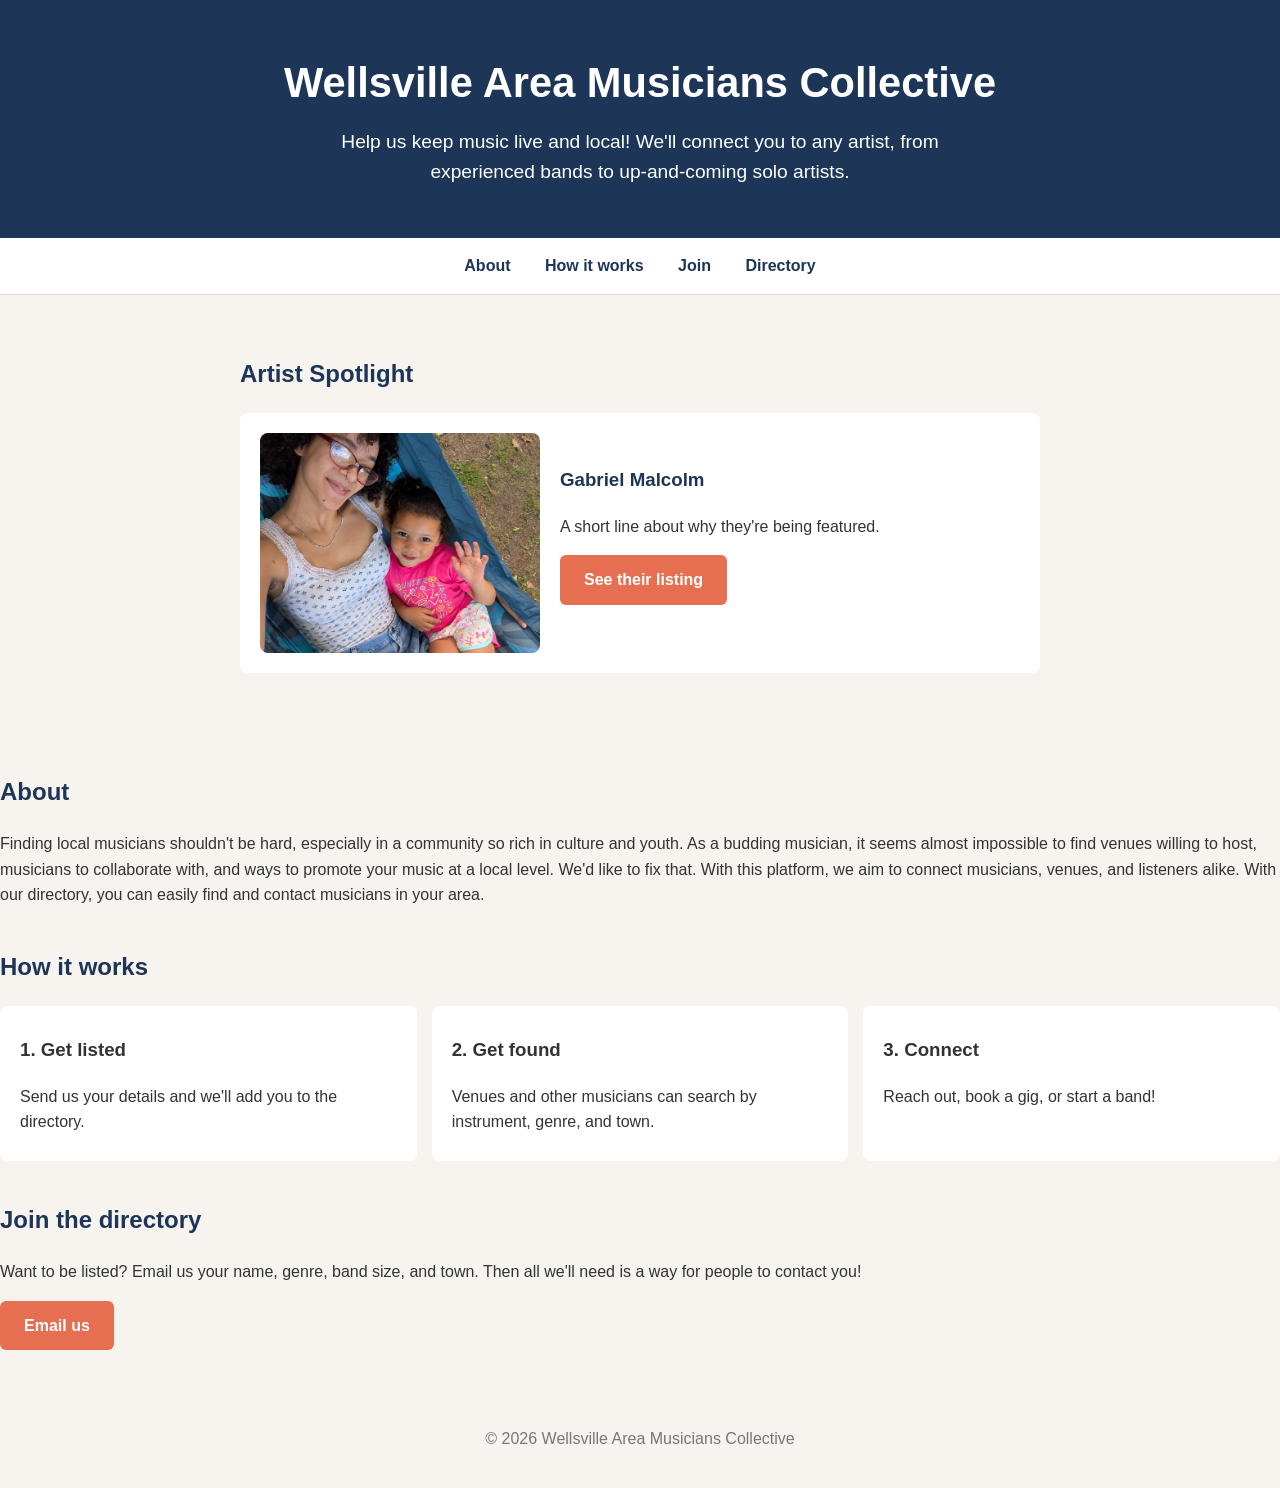
==== index.html @ 3715461b "adding spotlight pic" ====
<!DOCTYPE html>
<html lang="en">
<head>
  <meta charset="UTF-8">
  <meta name="viewport" content="width=device-width, initial-scale=1">
  <title>Wellsville Area Musicians Collective</title>
  <link rel="stylesheet" href="style.css">
</head>
<body>

  <header class="hero">
    <h1>Wellsville Area Musicians Collective</h1>
    <p class="tagline">Help us keep music live and local! We'll connect you to any artist, from experienced bands to up-and-coming solo artists.</p>
  </header>

  <nav>
    <a href="#about">About</a>
    <a href="#how">How it works</a>
    <a href="#join">Join</a>
     <a href="directory.html">Directory</a>
  </nav>

  <main>
   <section id="spotlight">
      <h2>Artist Spotlight</h2>
      <div class="spotlight">
        <img src="gabe.spotlight.jpeg" alt="Photo of Gabriel Malcolm">
        <div class="spotlight-text">
          <h3>Gabriel Malcolm</h3>
          <p>A short line about why they're being featured.</p>
          <p><a class="button" href="directory.html#Gabriel-Malcolm">See their listing</a></p>
        </div>
      </div>
    </section>
  
  </main>
    <section id="about">
      <h2>About</h2>
      <p>Finding local musicians shouldn't be hard, especially in a community so rich in culture and youth. As a budding musician, it seems almost impossible to find venues willing to host, musicians to collaborate with, and ways to promote your music at a local level. We'd like to fix that. With this platform, we aim to connect musicians, venues, and listeners alike. With our directory, you can easily find and contact musicians in your area.</p>
    </section>

    <section id="how">
      <h2>How it works</h2>
      <div class="cards">
        <div class="card">
          <h3>1. Get listed</h3>
          <p>Send us your details and we'll add you to the directory.</p>
        </div>
        <div class="card">
          <h3>2. Get found</h3>
          <p>Venues and other musicians can search by instrument, genre, and town.</p>
        </div>
        <div class="card">
          <h3>3. Connect</h3>
          <p>Reach out, book a gig, or start a band!</p>
        </div>
      </div>
    </section>

    <section id="join">
      <h2>Join the directory</h2>
      <p>Want to be listed? Email us your name, genre, band size, and town. Then all we'll need is a way for people to contact you!</p>
      <p><a class="button" href="mailto:support@wamusicians.org">Email us</a></p>
    </section>


  <footer>
    <p>&copy; 2026 Wellsville Area Musicians Collective</p>
  </footer>

</body>
</html>
---- style.css ----
html {
  scroll-behavior: smooth;
}

body {
  margin: 0;
  font-family: Arial, sans-serif;
  background: #f7f4ef;
  color: #333;
  line-height: 1.6;
}

.hero {
  background: #1d3557;
  color: white;
  text-align: center;
  padding: 50px 20px;
}

.hero h1 {
  margin: 0 0 10px;
  font-size: 2.6em;
  color: white;
}

.tagline {
  font-size: 1.2em;
  max-width: 600px;
  margin: 0 auto;
}

nav {
  background: white;
  text-align: center;
  padding: 15px;
  border-bottom: 1px solid #ddd;
}

nav a {
  margin: 0 15px;
  color: #1d3557;
  text-decoration: none;
  font-weight: bold;
}

nav a:hover {
  color: #db1b0d;
}

main {
  max-width: 800px;
  margin: 0 auto;
  padding: 20px;
}

section {
  margin: 40px 0;
}

h2 {
  color: #1d3557;
}

.cards {
  display: flex;
  gap: 15px;
  flex-wrap: wrap;
}

.card {
  flex: 1;
  min-width: 200px;
  background: white;
  padding: 10px 20px;
  border-radius: 8px;
}

.button {
  display: inline-block;
  background: #e76f51;
  color: white;
  padding: 12px 24px;
  border-radius: 6px;
  text-decoration: none;
  font-weight: bold;
}

.button:hover {
  background: #d65a3c;
}

.musician {
  background: white;
  padding: 10px 20px;
  margin-bottom: 15px;
  border-radius: 8px;
}

footer {
  text-align: center;
  padding: 20px;
  color: #777;
}.hero.small {
  padding: 40px 20px;
}

.filters {
  display: flex;
  flex-wrap: wrap;
  gap: 15px;
  align-items: flex-end;
  background: white;
  padding: 15px 20px;
  border-radius: 8px;
}

.filters label {
  display: flex;
  flex-direction: column;
  font-size: 0.9em;
  font-weight: bold;
  color: #1d3557;
}

.filters select {
  margin-top: 5px;
  padding: 8px;
  font-size: 1em;
}

.filters button {
  padding: 9px 16px;
  font-size: 1em;
  background: #1d3557;
  color: white;
  border: none;
  border-radius: 6px;
  cursor: pointer;
}

.tag {
  display: inline-block;
  background: #e76f51;
  color: white;
  font-size: 0.75em;
  padding: 2px 10px;
  border-radius: 10px;
  margin-top: 10px;
}

.musician a {
  color: #1d3557;
  font-weight: bold;
}.spotlight {
  display: flex;
  flex-wrap: wrap;
  gap: 20px;
  align-items: center;
  background: white;
  padding: 20px;
  border-radius: 8px;
}

.spotlight img {
  width: 100%;
  max-width: 280px;
  height: 220px;
  object-fit: cover;
  border-radius: 8px;
}

.spotlight-text {
  flex: 1;
  min-width: 220px;
}

.spotlight-text h3 {
  margin-top: 0;
  color: #1d3557;
}
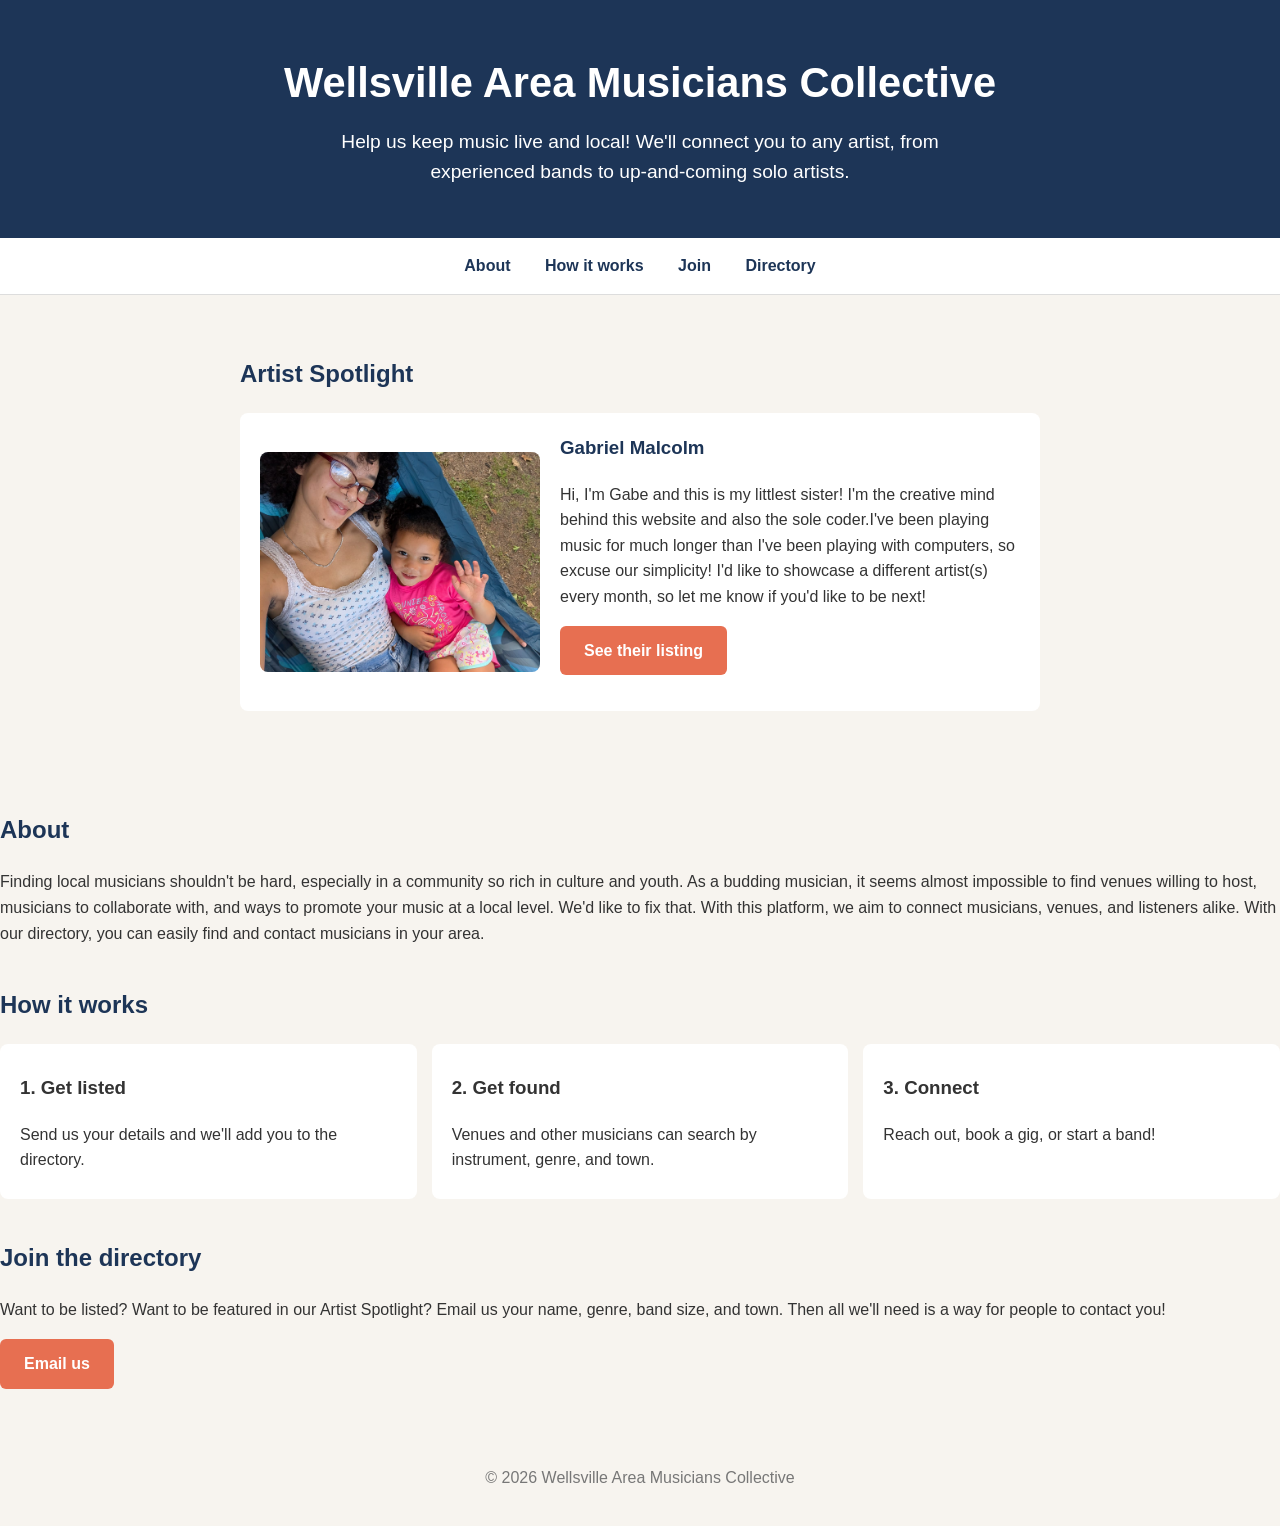
==== commit 929b914d: "gabe spotlight bio" ====
--- a/index.html
+++ b/index.html
@@ -27,7 +27,7 @@
         <img src="gabe.spotlight.jpeg" alt="Photo of Gabriel Malcolm">
         <div class="spotlight-text">
           <h3>Gabriel Malcolm</h3>
-          <p>A short line about why they're being featured.</p>
+          <p>Hi, I'm Gabe and this is my littlest sister! I'm the creative mind behind this website and also the sole coder.I've been playing music for much longer than I've been playing with computers, so excuse our simplicity! I'd like to showcase a different artist(s) every month, so let me know if you'd like to be next! </p>
           <p><a class="button" href="directory.html#Gabriel-Malcolm">See their listing</a></p>
         </div>
       </div>
@@ -59,7 +59,7 @@
 
     <section id="join">
       <h2>Join the directory</h2>
-      <p>Want to be listed? Email us your name, genre, band size, and town. Then all we'll need is a way for people to contact you!</p>
+      <p>Want to be listed? Want to be featured in our Artist Spotlight? Email us your name, genre, band size, and town. Then all we'll need is a way for people to contact you!</p>
       <p><a class="button" href="mailto:support@wamusicians.org">Email us</a></p>
     </section>
 
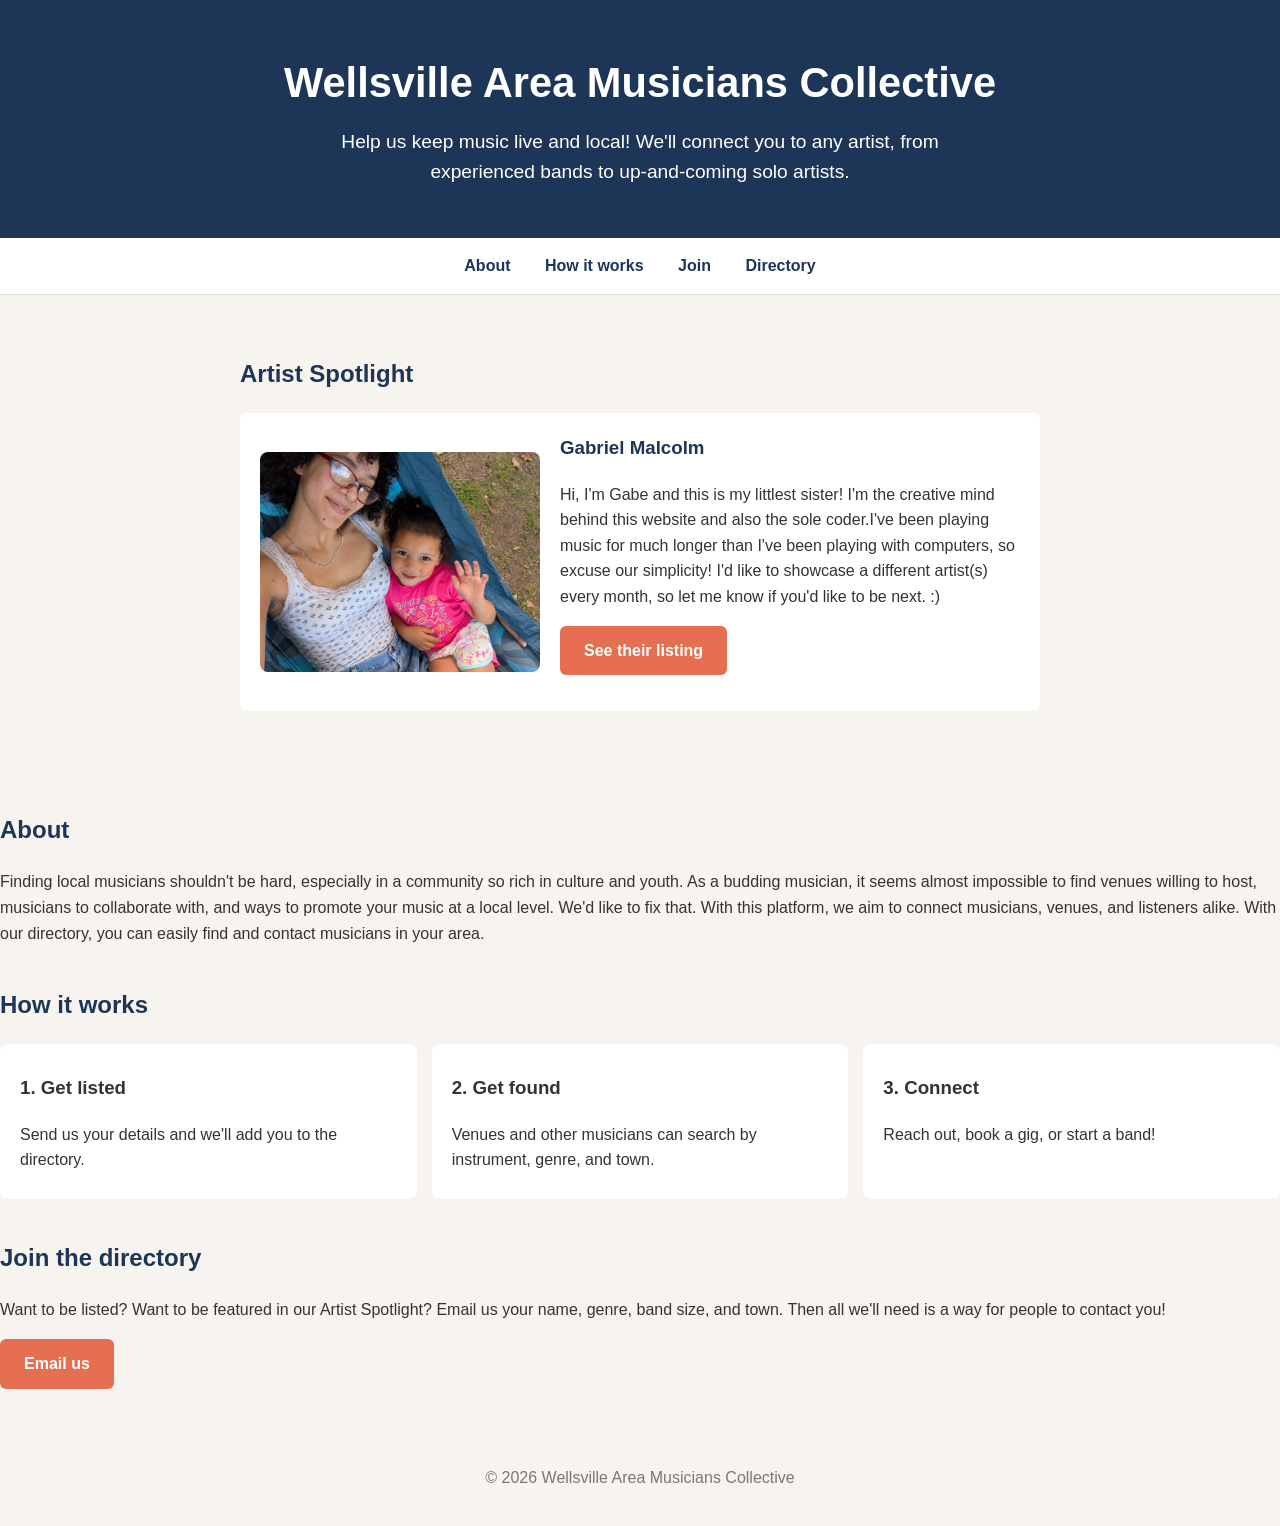
==== commit 1e151724: "smiley face" ====
--- a/index.html
+++ b/index.html
@@ -27,7 +27,7 @@
         <img src="gabe.spotlight.jpeg" alt="Photo of Gabriel Malcolm">
         <div class="spotlight-text">
           <h3>Gabriel Malcolm</h3>
-          <p>Hi, I'm Gabe and this is my littlest sister! I'm the creative mind behind this website and also the sole coder.I've been playing music for much longer than I've been playing with computers, so excuse our simplicity! I'd like to showcase a different artist(s) every month, so let me know if you'd like to be next! </p>
+          <p>Hi, I'm Gabe and this is my littlest sister! I'm the creative mind behind this website and also the sole coder.I've been playing music for much longer than I've been playing with computers, so excuse our simplicity! I'd like to showcase a different artist(s) every month, so let me know if you'd like to be next. :) </p>
           <p><a class="button" href="directory.html#Gabriel-Malcolm">See their listing</a></p>
         </div>
       </div>
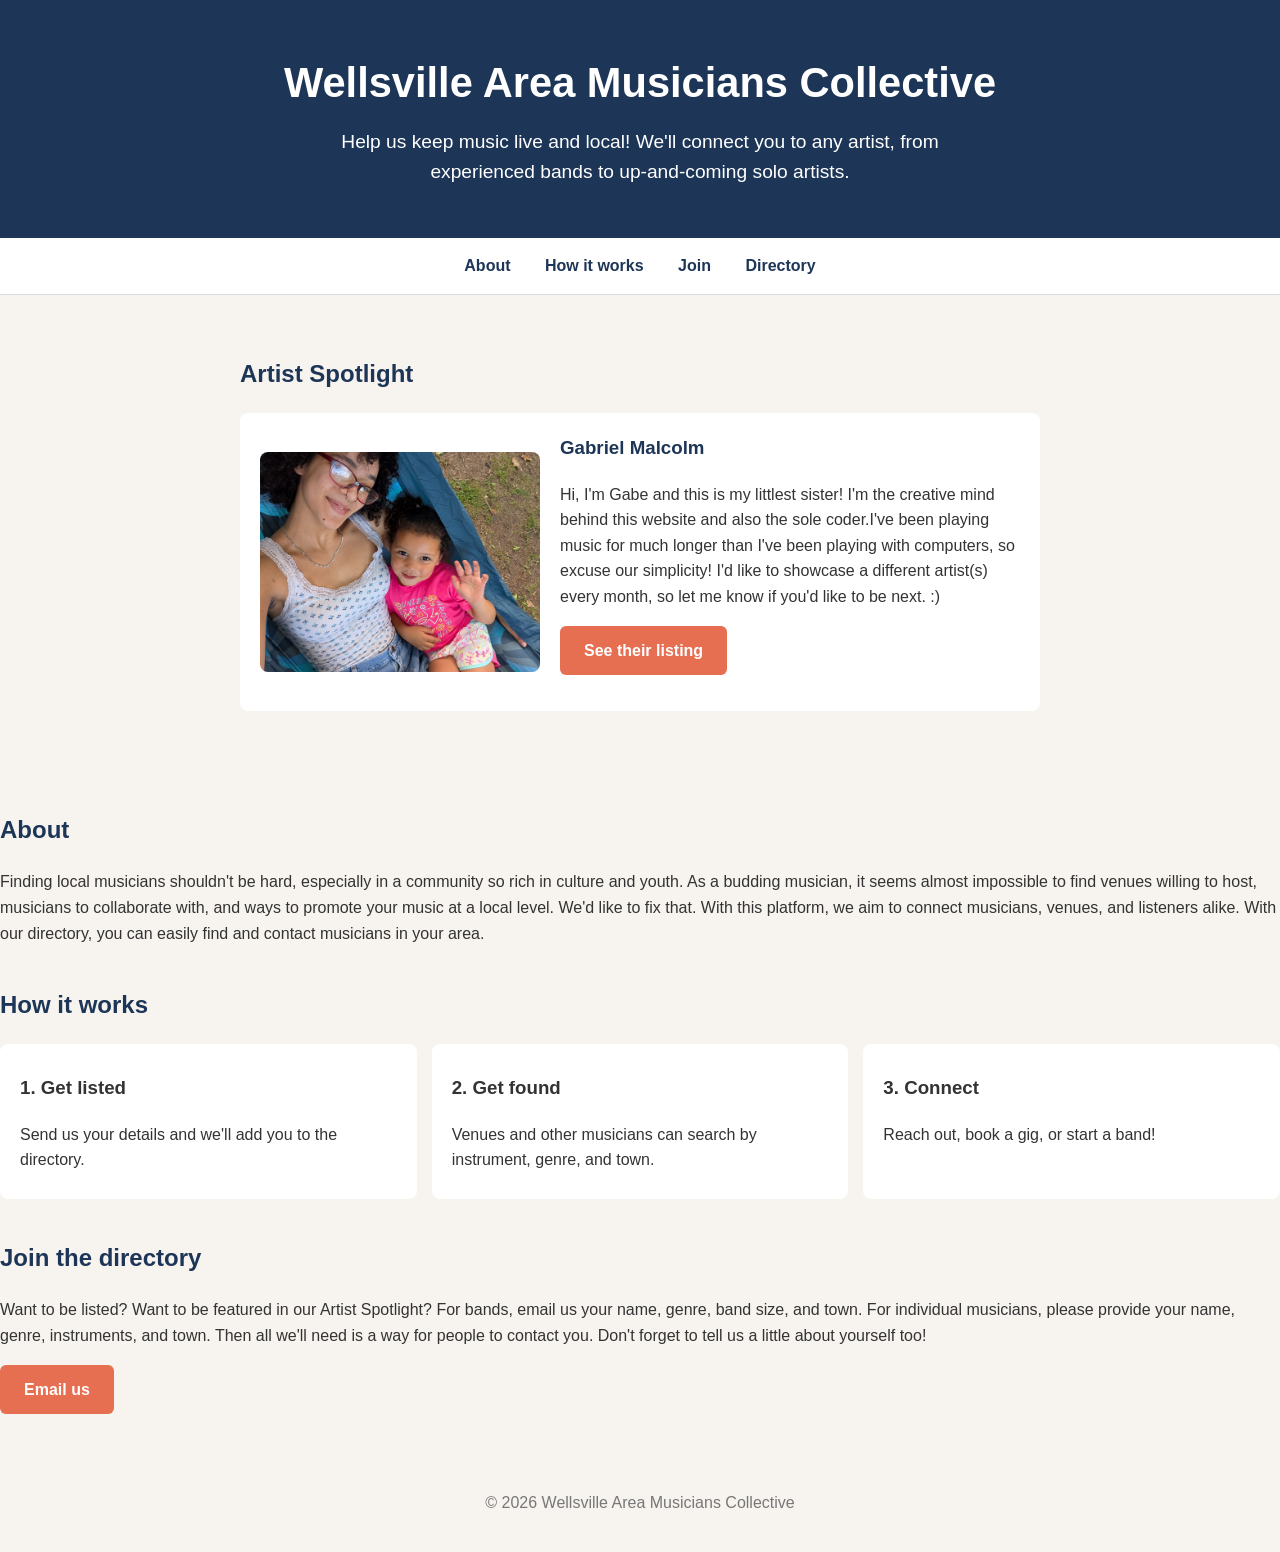
==== commit 9de7d758: "updating the joining stuff" ====
--- a/index.html
+++ b/index.html
@@ -59,7 +59,7 @@
 
     <section id="join">
       <h2>Join the directory</h2>
-      <p>Want to be listed? Want to be featured in our Artist Spotlight? Email us your name, genre, band size, and town. Then all we'll need is a way for people to contact you!</p>
+      <p>Want to be listed? Want to be featured in our Artist Spotlight? For bands, email us your name, genre, band size, and town. For individual musicians, please provide your name, genre, instruments, and town. Then all we'll need is a way for people to contact you. Don't forget to tell us a little about yourself too!</p>
       <p><a class="button" href="mailto:support@wamusicians.org">Email us</a></p>
     </section>
 
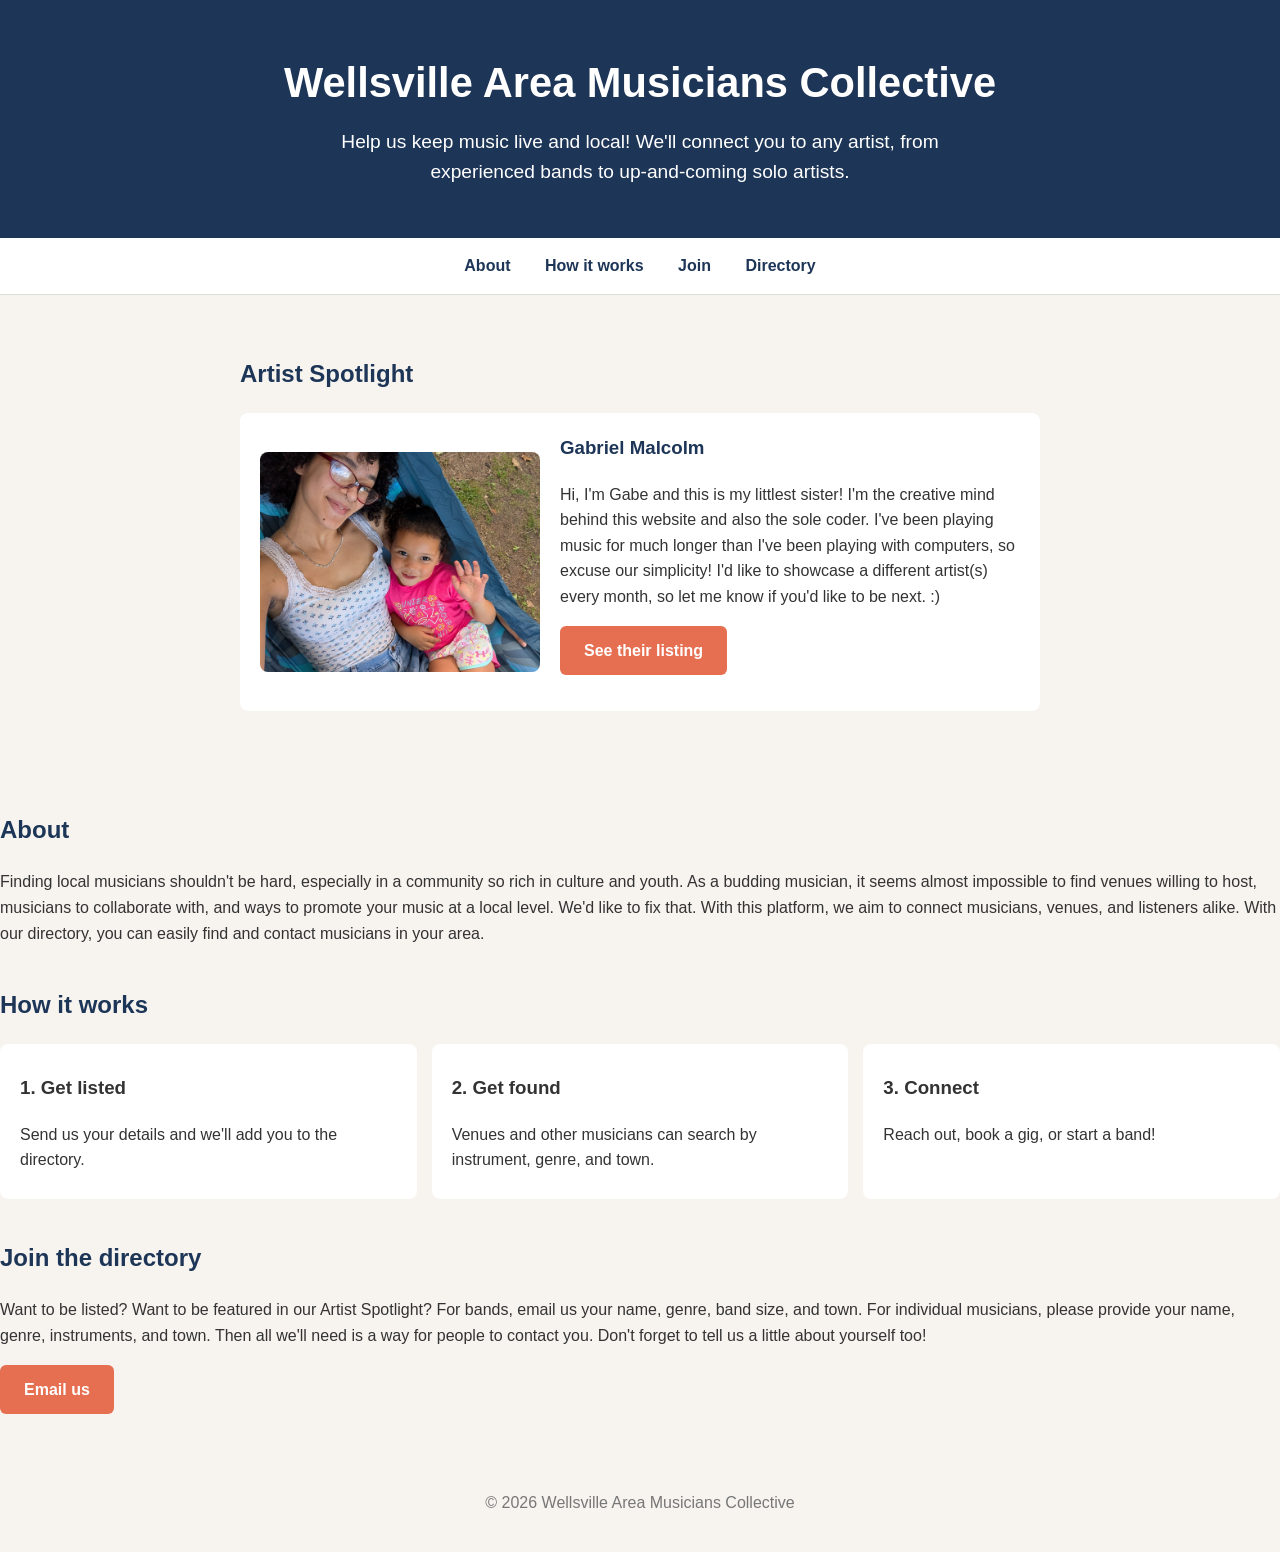
==== commit 937a42a7: "space" ====
--- a/index.html
+++ b/index.html
@@ -27,7 +27,7 @@
         <img src="gabe.spotlight.jpeg" alt="Photo of Gabriel Malcolm">
         <div class="spotlight-text">
           <h3>Gabriel Malcolm</h3>
-          <p>Hi, I'm Gabe and this is my littlest sister! I'm the creative mind behind this website and also the sole coder.I've been playing music for much longer than I've been playing with computers, so excuse our simplicity! I'd like to showcase a different artist(s) every month, so let me know if you'd like to be next. :) </p>
+          <p>Hi, I'm Gabe and this is my littlest sister! I'm the creative mind behind this website and also the sole coder. I've been playing music for much longer than I've been playing with computers, so excuse our simplicity! I'd like to showcase a different artist(s) every month, so let me know if you'd like to be next. :) </p>
           <p><a class="button" href="directory.html#Gabriel-Malcolm">See their listing</a></p>
         </div>
       </div>
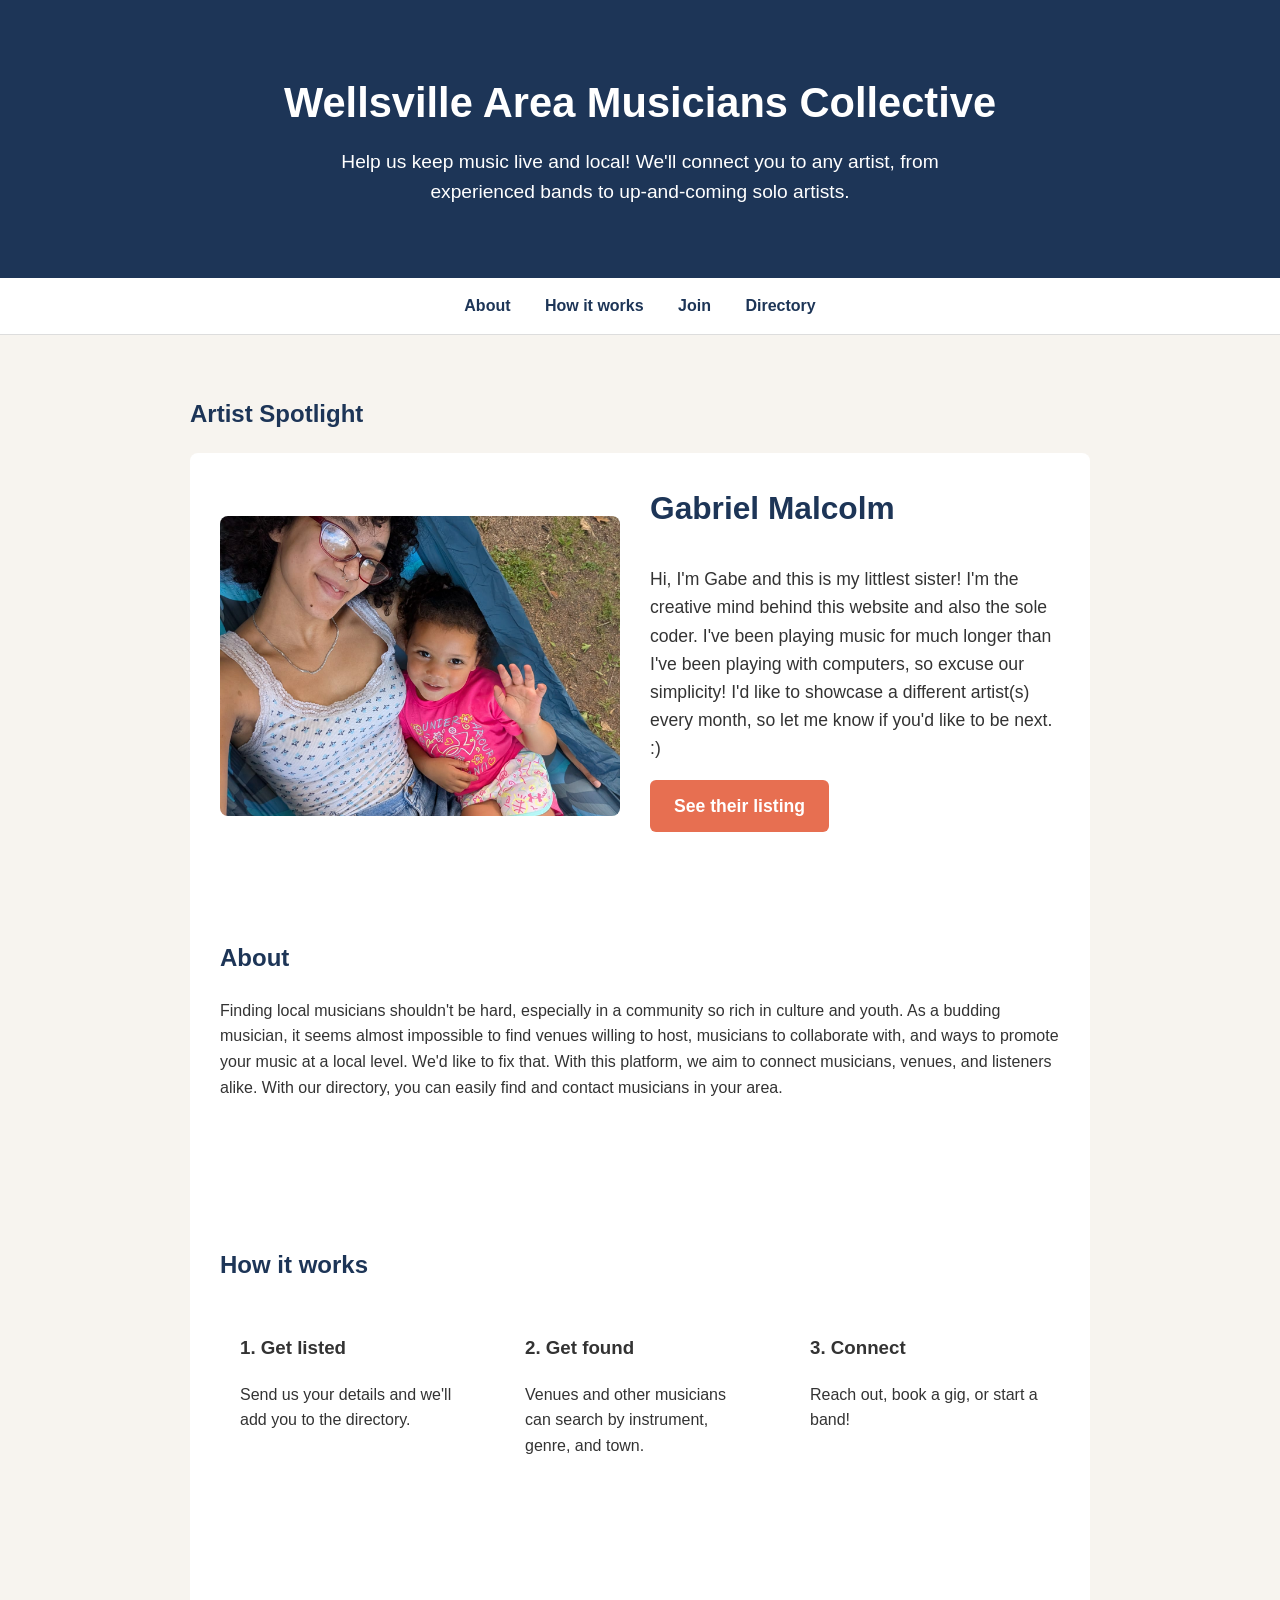
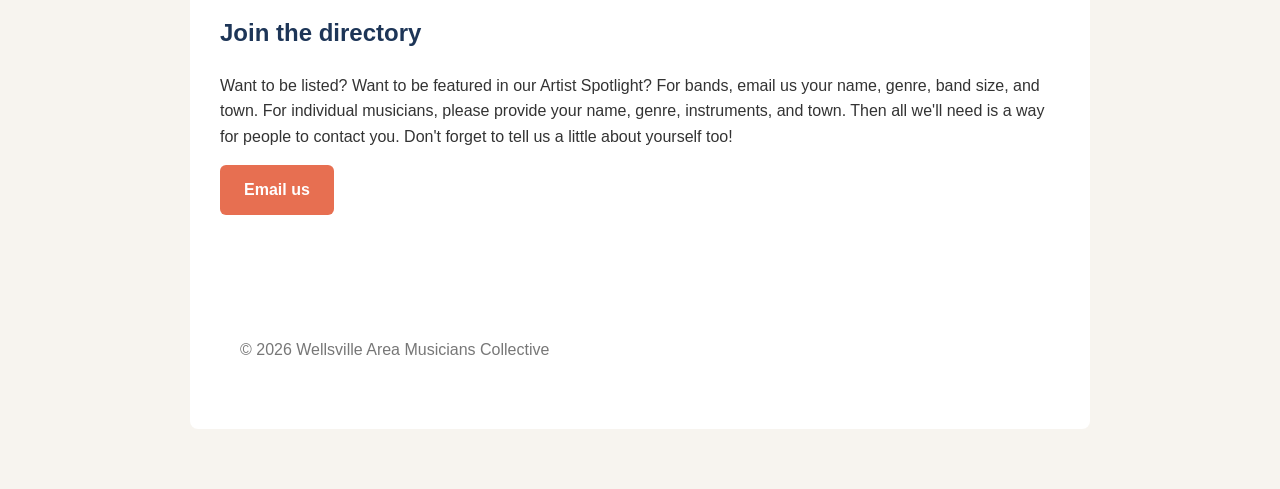
==== commit 0492b2dd: "home page back together I hope" ====
--- a/index.html
+++ b/index.html
@@ -30,10 +30,6 @@
           <p>Hi, I'm Gabe and this is my littlest sister! I'm the creative mind behind this website and also the sole coder. I've been playing music for much longer than I've been playing with computers, so excuse our simplicity! I'd like to showcase a different artist(s) every month, so let me know if you'd like to be next. :) </p>
           <p><a class="button" href="directory.html#Gabriel-Malcolm">See their listing</a></p>
         </div>
-      </div>
-    </section>
-  
-  </main>
     <section id="about">
       <h2>About</h2>
       <p>Finding local musicians shouldn't be hard, especially in a community so rich in culture and youth. As a budding musician, it seems almost impossible to find venues willing to host, musicians to collaborate with, and ways to promote your music at a local level. We'd like to fix that. With this platform, we aim to connect musicians, venues, and listeners alike. With our directory, you can easily find and contact musicians in your area.</p>
--- a/style.css
+++ b/style.css
@@ -14,7 +14,7 @@
   background: #1d3557;
   color: white;
   text-align: center;
-  padding: 50px 20px;
+  padding: 70px 40px;
 }
 
 .hero h1 {
@@ -48,9 +48,10 @@
 }
 
 main {
-  max-width: 800px;
+  width: 90%;
+  max-width: 900px;
   margin: 0 auto;
-  padding: 20px;
+  padding: 20px 0;
 }
 
 section {
@@ -154,27 +155,29 @@
 }.spotlight {
   display: flex;
   flex-wrap: wrap;
-  gap: 20px;
+  gap: 30px;
   align-items: center;
   background: white;
-  padding: 20px;
+  padding: 30px;
   border-radius: 8px;
 }
 
 .spotlight img {
   width: 100%;
-  max-width: 280px;
-  height: 220px;
+  max-width: 400px;
+  height: 300px;
   object-fit: cover;
   border-radius: 8px;
 }
 
 .spotlight-text {
   flex: 1;
-  min-width: 220px;
+  min-width: 260px;
+  font-size: 1.1em;
 }
 
 .spotlight-text h3 {
   margin-top: 0;
+  font-size: 1.8em;
   color: #1d3557;
 }
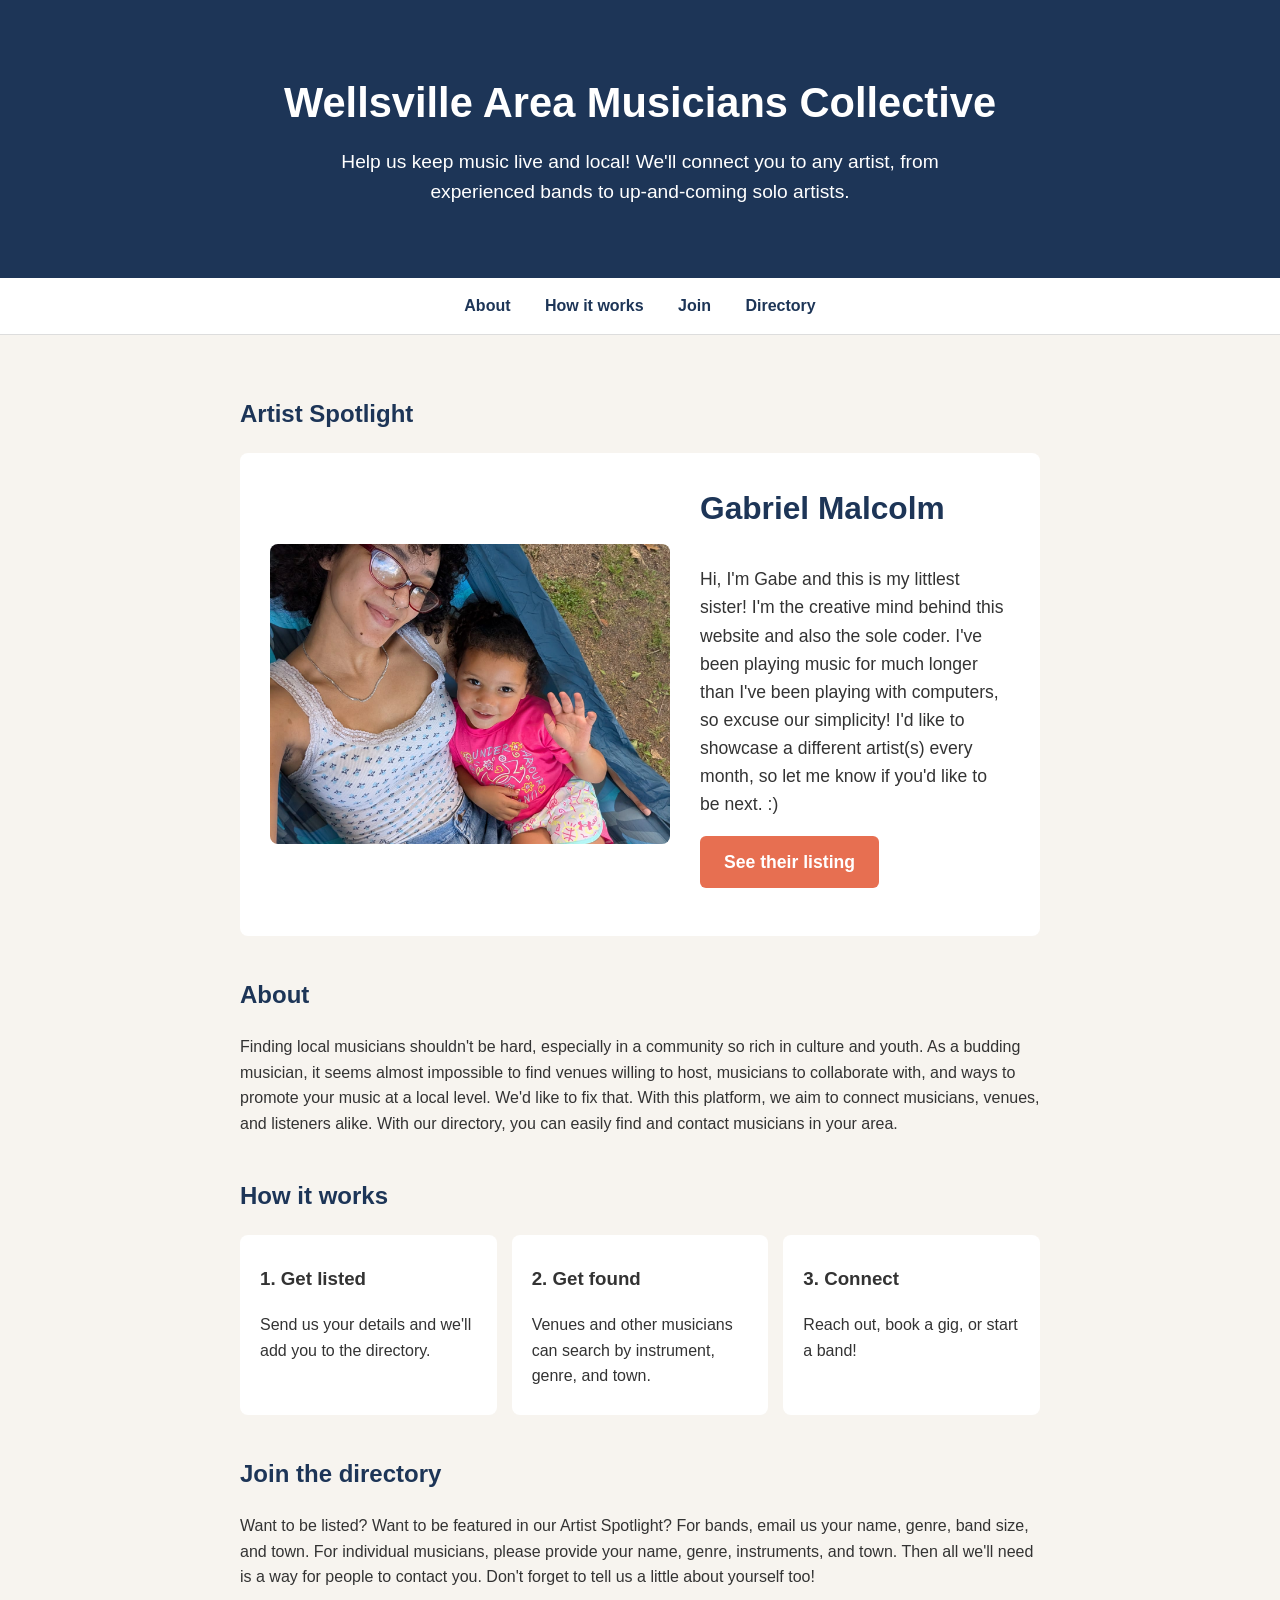
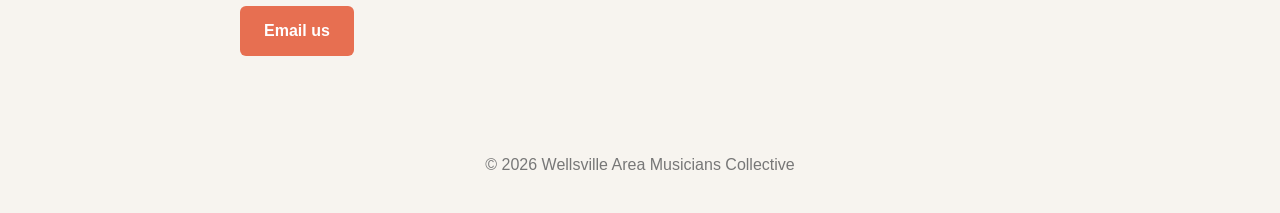
==== commit ec6c61f2: "fixing cards fr" ====
--- a/index.html
+++ b/index.html
@@ -30,6 +30,9 @@
           <p>Hi, I'm Gabe and this is my littlest sister! I'm the creative mind behind this website and also the sole coder. I've been playing music for much longer than I've been playing with computers, so excuse our simplicity! I'd like to showcase a different artist(s) every month, so let me know if you'd like to be next. :) </p>
           <p><a class="button" href="directory.html#Gabriel-Malcolm">See their listing</a></p>
         </div>
+      </div>
+    </section>
+
     <section id="about">
       <h2>About</h2>
       <p>Finding local musicians shouldn't be hard, especially in a community so rich in culture and youth. As a budding musician, it seems almost impossible to find venues willing to host, musicians to collaborate with, and ways to promote your music at a local level. We'd like to fix that. With this platform, we aim to connect musicians, venues, and listeners alike. With our directory, you can easily find and contact musicians in your area.</p>
@@ -59,6 +62,8 @@
       <p><a class="button" href="mailto:support@wamusicians.org">Email us</a></p>
     </section>
 
+  </main>
+
 
   <footer>
     <p>&copy; 2026 Wellsville Area Musicians Collective</p>
--- a/style.css
+++ b/style.css
@@ -48,10 +48,9 @@
 }
 
 main {
-  width: 90%;
-  max-width: 900px;
+  max-width: 800px;
   margin: 0 auto;
-  padding: 20px 0;
+  padding: 20px;
 }
 
 section {
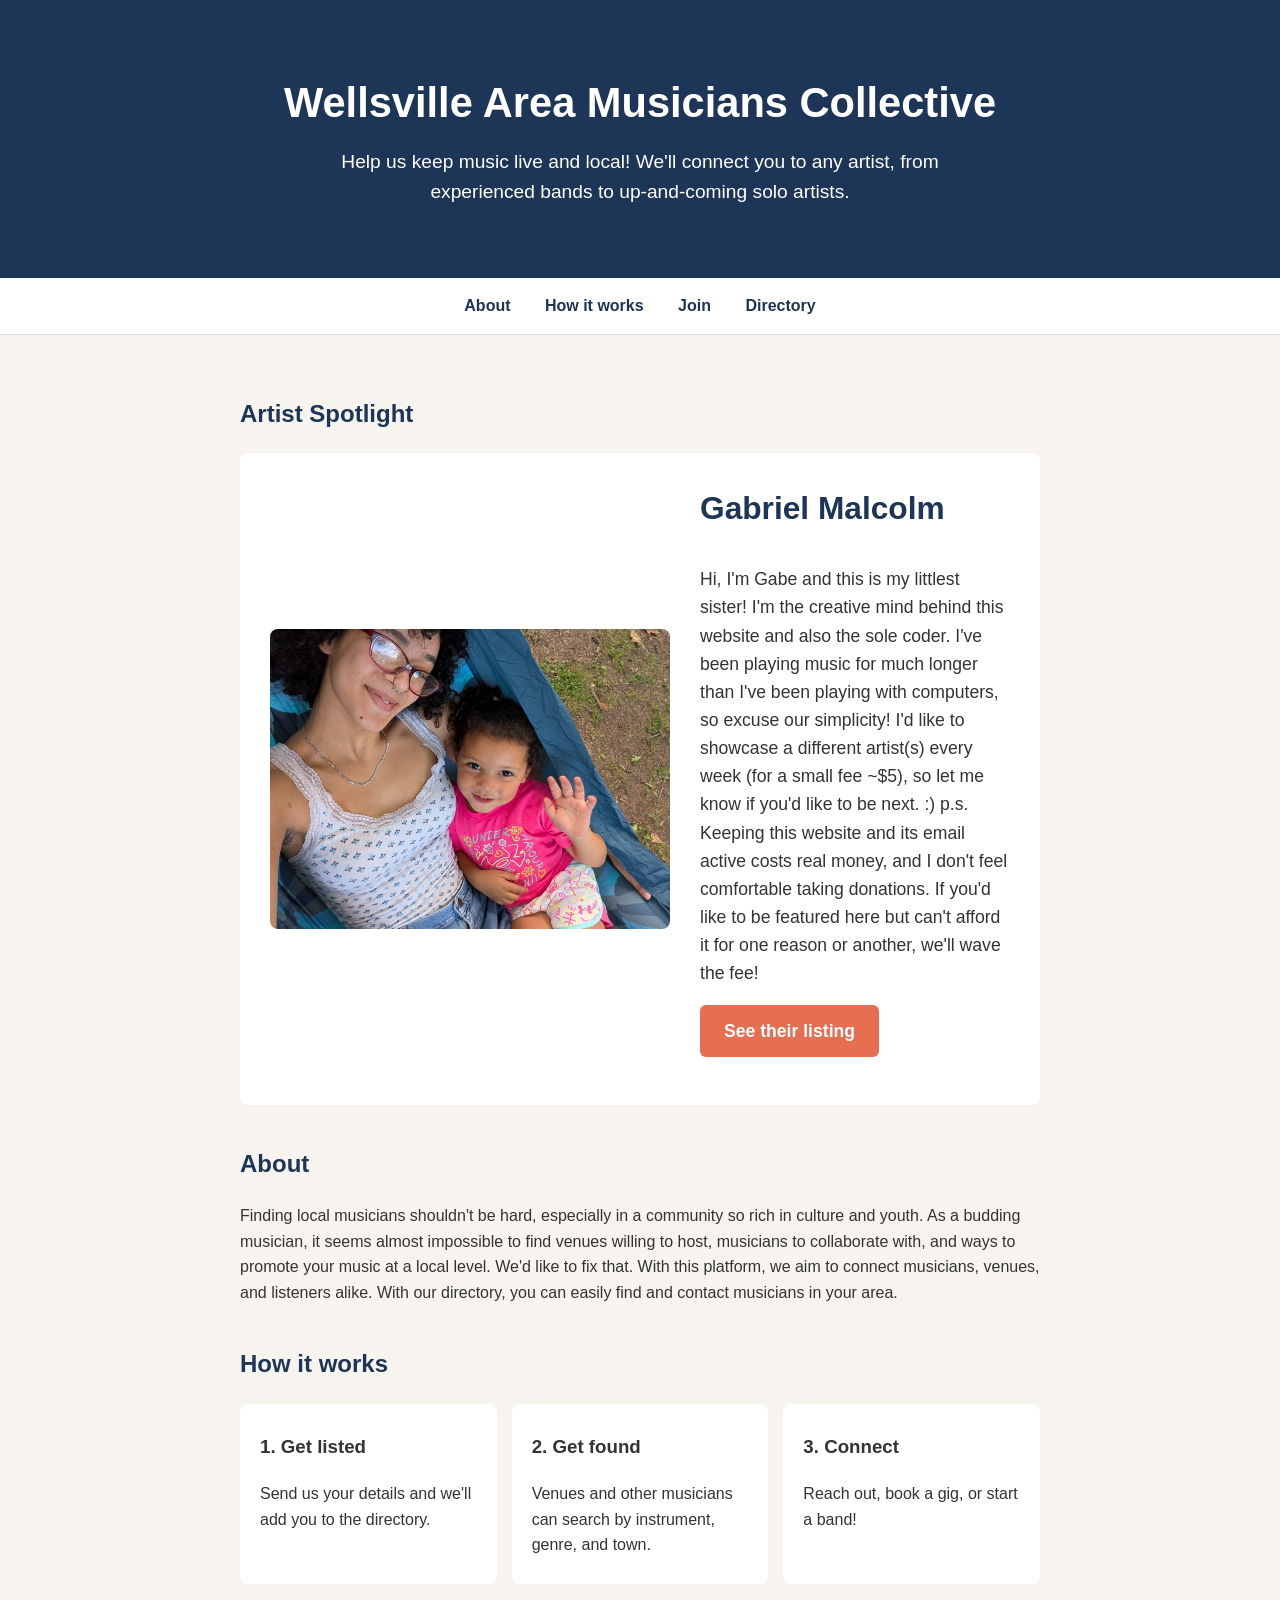
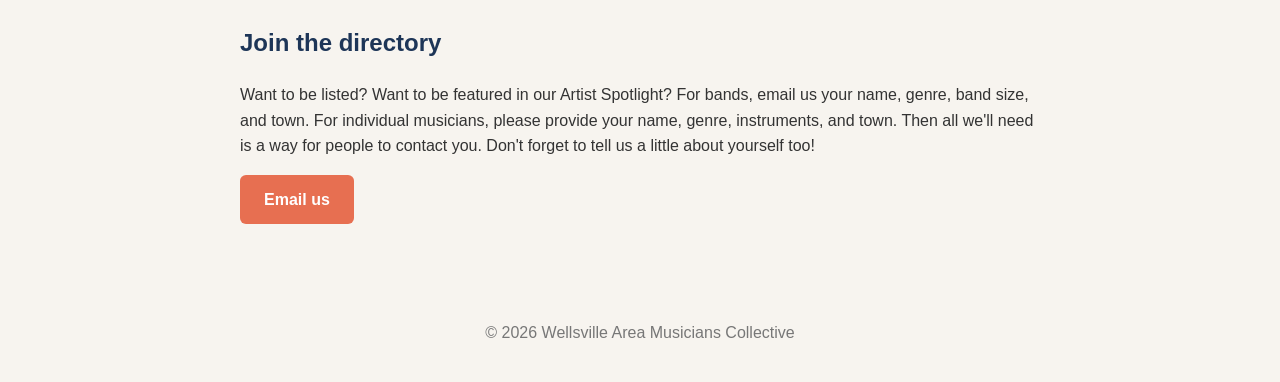
==== commit abf5aaa5: "changing spotlight" ====
--- a/index.html
+++ b/index.html
@@ -27,7 +27,7 @@
         <img src="gabe.spotlight.jpeg" alt="Photo of Gabriel Malcolm">
         <div class="spotlight-text">
           <h3>Gabriel Malcolm</h3>
-          <p>Hi, I'm Gabe and this is my littlest sister! I'm the creative mind behind this website and also the sole coder. I've been playing music for much longer than I've been playing with computers, so excuse our simplicity! I'd like to showcase a different artist(s) every month, so let me know if you'd like to be next. :) </p>
+          <p>Hi, I'm Gabe and this is my littlest sister! I'm the creative mind behind this website and also the sole coder. I've been playing music for much longer than I've been playing with computers, so excuse our simplicity! I'd like to showcase a different artist(s) every week (for a small fee ~$5), so let me know if you'd like to be next. :) p.s. Keeping this website and its email active costs real money, and I don't feel comfortable taking donations. If you'd like to be featured here but can't afford it for one reason or another, we'll wave the fee!</p>
           <p><a class="button" href="directory.html#Gabriel-Malcolm">See their listing</a></p>
         </div>
       </div>
